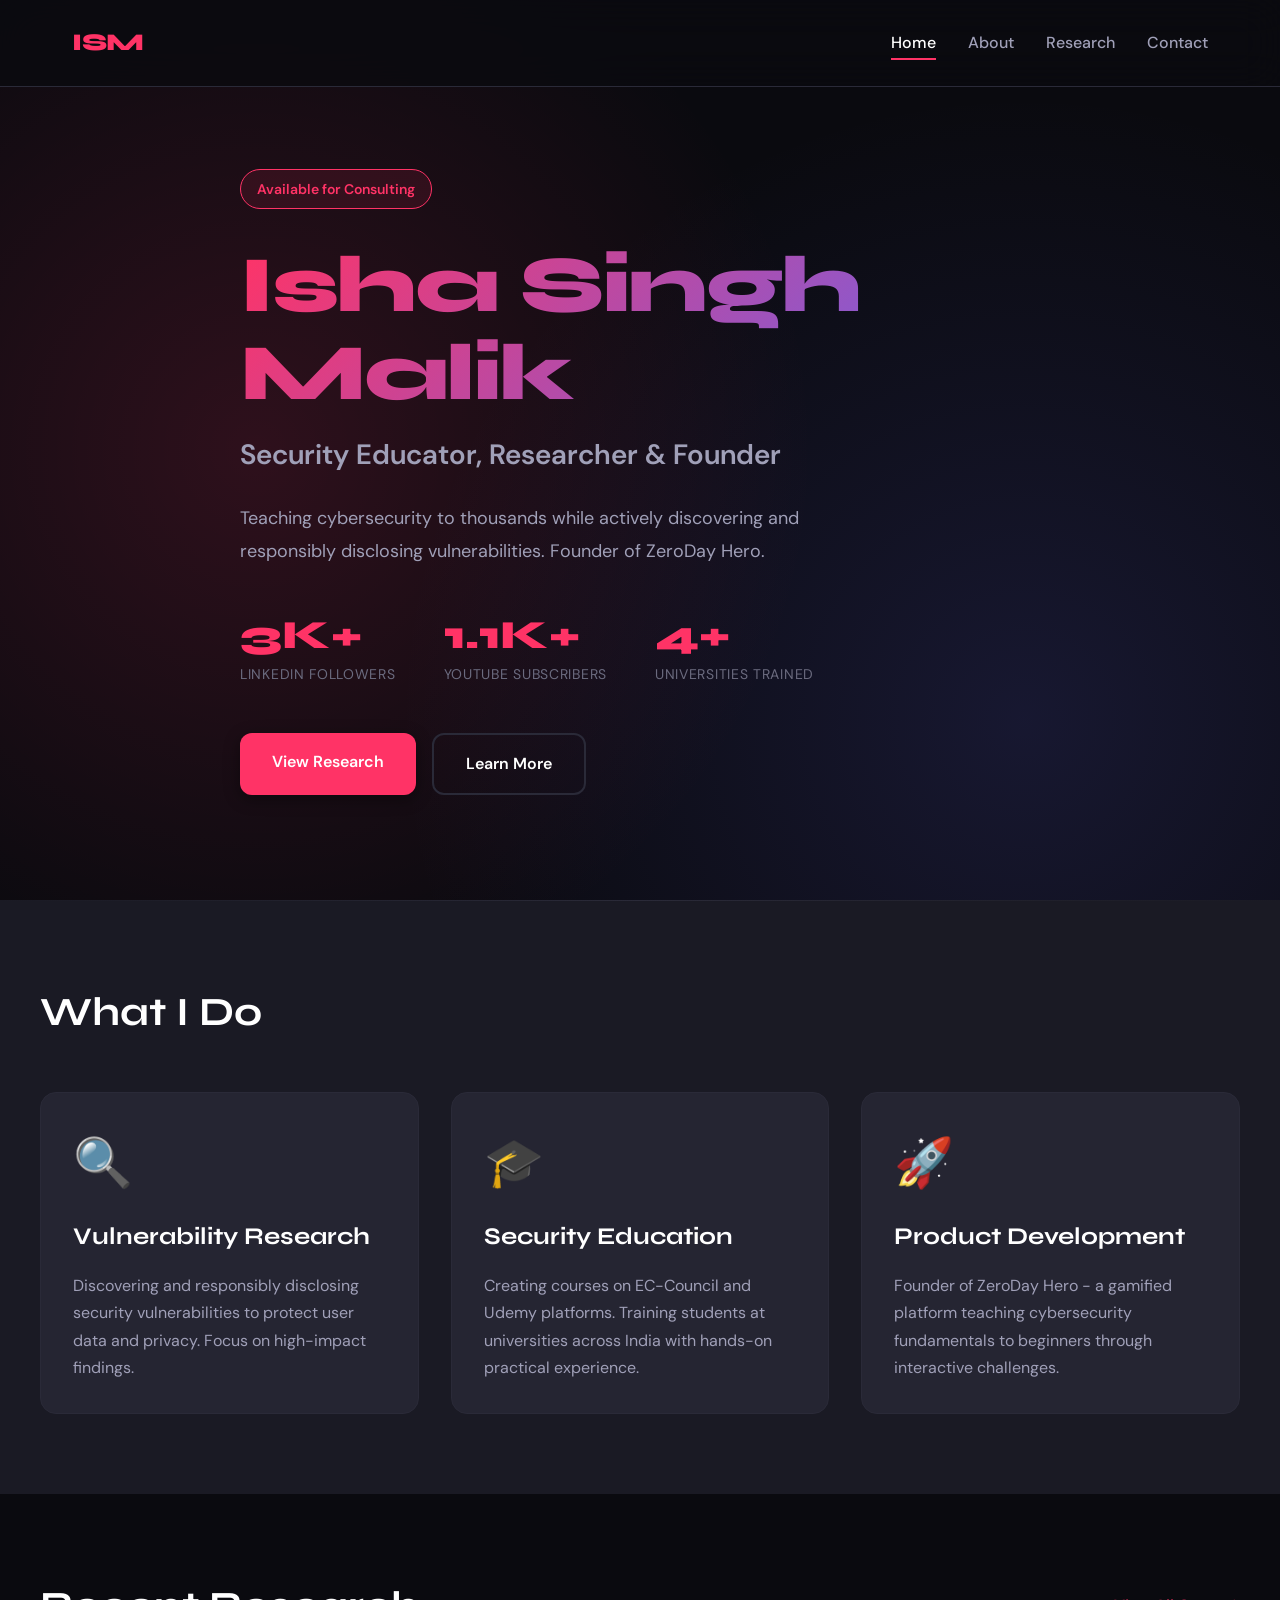
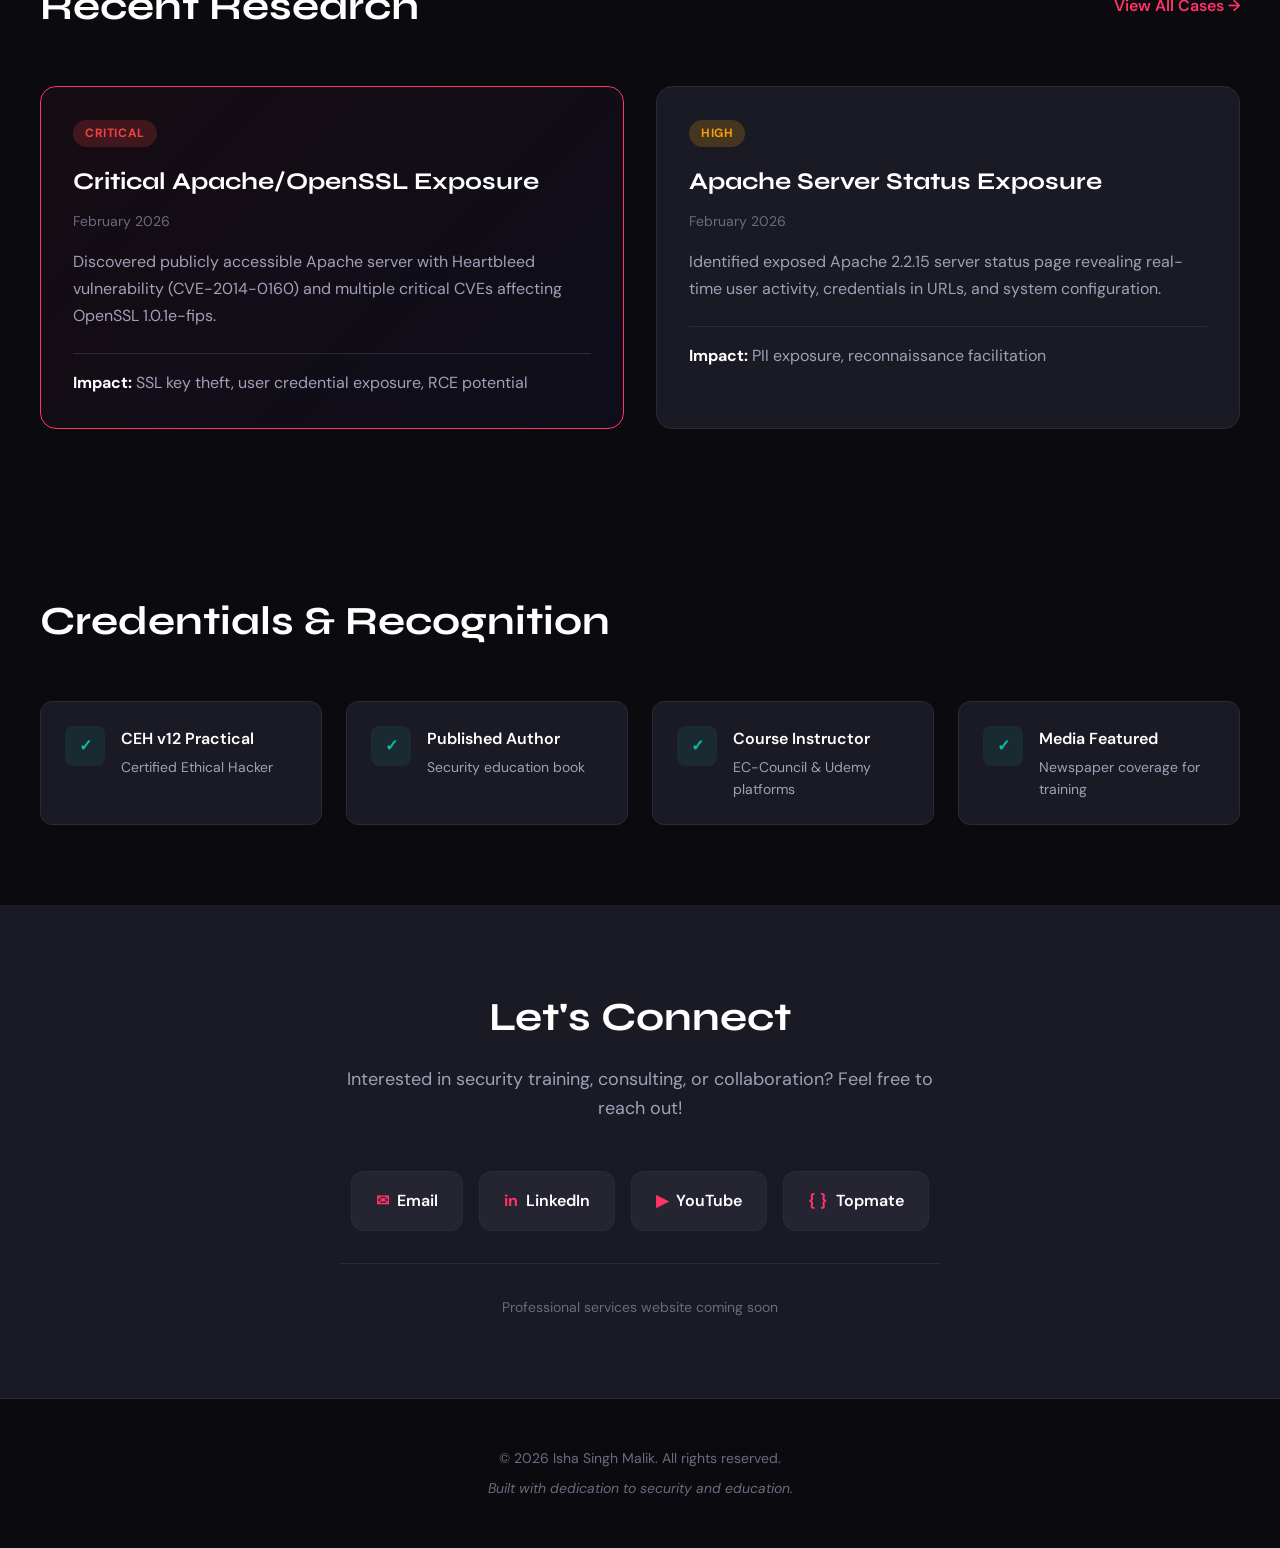
==== index.html @ 793c3b54 "Portfolio launch with CVE research and all findings" ====
<!DOCTYPE html>
<html lang="en">
<head>
    <meta charset="UTF-8">
    <meta name="viewport" content="width=device-width, initial-scale=1.0">
    <title>Isha Singh Malik - Security Researcher & Educator</title>
    <link rel="stylesheet" href="style.css">
    <link rel="preconnect" href="https://fonts.googleapis.com">
    <link rel="preconnect" href="https://fonts.gstatic.com" crossorigin>
    <link href="https://fonts.googleapis.com/css2?family=Syne:wght@400;600;700;800&family=DM+Sans:wght@400;500;700&display=swap" rel="stylesheet">
</head>
<body>
    <!-- Navigation -->
    <nav class="nav">
        <div class="nav-container">
            <a href="index.html" class="nav-logo">ISM</a>
            <div class="nav-links">
                <a href="index.html" class="nav-link active">Home</a>
                <a href="about.html" class="nav-link">About</a>
                <a href="research.html" class="nav-link">Research</a>
                <a href="#contact" class="nav-link">Contact</a>
            </div>
        </div>
    </nav>

    <!-- Hero Section -->
    <section class="hero">
        <div class="hero-bg"></div>
        <div class="container hero-content">
            <div class="hero-badge">Available for Consulting</div>
            <h1 class="hero-title">
                <span class="hero-title-line">Isha Singh Malik</span>
            </h1>
            <p class="hero-subtitle">Security Educator, Researcher & Founder</p>
            <p class="hero-description">
                Teaching cybersecurity to thousands while actively discovering and responsibly disclosing vulnerabilities. Founder of ZeroDay Hero.
            </p>
            <div class="hero-stats">
                <div class="stat">
                    <div class="stat-number">3K+</div>
                    <div class="stat-label">LinkedIn Followers</div>
                </div>
                <div class="stat">
                    <div class="stat-number">1.1K+</div>
                    <div class="stat-label">YouTube Subscribers</div>
                </div>
                <div class="stat">
                    <div class="stat-number">4+</div>
                    <div class="stat-label">Universities Trained</div>
                </div>
            </div>
            <div class="hero-cta">
                <a href="research.html" class="btn btn-primary">View Research</a>
                <a href="about.html" class="btn btn-secondary">Learn More</a>
            </div>
        </div>
    </section>

    <!-- Quick About -->
    <section class="quick-about">
        <div class="container">
            <div class="section-header">
                <h2 class="section-title">What I Do</h2>
            </div>
            <div class="quick-about-grid">
                <div class="quick-about-card">
                    <div class="card-icon">🔍</div>
                    <h3>Vulnerability Research</h3>
                    <p>Discovering and responsibly disclosing security vulnerabilities to protect user data and privacy. Focus on high-impact findings.</p>
                </div>
                <div class="quick-about-card">
                    <div class="card-icon">🎓</div>
                    <h3>Security Education</h3>
                    <p>Creating courses on EC-Council and Udemy platforms. Training students at universities across India with hands-on practical experience.</p>
                </div>
                <div class="quick-about-card">
                    <div class="card-icon">🚀</div>
                    <h3>Product Development</h3>
                    <p>Founder of ZeroDay Hero - a gamified platform teaching cybersecurity fundamentals to beginners through interactive challenges.</p>
                </div>
            </div>
        </div>
    </section>

    <!-- Recent Research Highlight -->
    <section class="research-highlight">
        <div class="container">
            <div class="section-header">
                <h2 class="section-title">Recent Research</h2>
                <a href="research.html" class="section-link">View All Cases →</a>
            </div>
            <div class="research-cards">
                <div class="research-card featured">
                    <div class="research-tag critical">Critical</div>
                    <h3>Critical Apache/OpenSSL Exposure</h3>
                    <p class="research-date">February 2026</p>
                    <p class="research-description">Discovered publicly accessible Apache server with Heartbleed vulnerability (CVE-2014-0160) and multiple critical CVEs affecting OpenSSL 1.0.1e-fips.</p>
                    <div class="research-impact">
                        <span class="impact-label">Impact:</span>
                        <span class="impact-text">SSL key theft, user credential exposure, RCE potential</span>
                    </div>
                </div>
                <div class="research-card">
                    <div class="research-tag high">High</div>
                    <h3>Apache Server Status Exposure</h3>
                    <p class="research-date">February 2026</p>
                    <p class="research-description">Identified exposed Apache 2.2.15 server status page revealing real-time user activity, credentials in URLs, and system configuration.</p>
                    <div class="research-impact">
                        <span class="impact-label">Impact:</span>
                        <span class="impact-text">PII exposure, reconnaissance facilitation</span>
                    </div>
                </div>
            </div>
        </div>
    </section>

    <!-- Credentials -->
    <section class="credentials">
        <div class="container">
            <div class="section-header">
                <h2 class="section-title">Credentials & Recognition</h2>
            </div>
            <div class="credentials-grid">
                <div class="credential-item">
                    <div class="credential-icon">✓</div>
                    <div class="credential-content">
                        <h4>CEH v12 Practical</h4>
                        <p>Certified Ethical Hacker</p>
                    </div>
                </div>
                <div class="credential-item">
                    <div class="credential-icon">✓</div>
                    <div class="credential-content">
                        <h4>Published Author</h4>
                        <p>Security education book</p>
                    </div>
                </div>
                <div class="credential-item">
                    <div class="credential-icon">✓</div>
                    <div class="credential-content">
                        <h4>Course Instructor</h4>
                        <p>EC-Council & Udemy platforms</p>
                    </div>
                </div>
                <div class="credential-item">
                    <div class="credential-icon">✓</div>
                    <div class="credential-content">
                        <h4>Media Featured</h4>
                        <p>Newspaper coverage for training</p>
                    </div>
                </div>
            </div>
        </div>
    </section>

    <!-- Contact Section -->
    <section class="contact" id="contact">
        <div class="container">
            <div class="contact-content">
                <h2 class="contact-title">Let's Connect</h2>
                <p class="contact-description">Interested in security training, consulting, or collaboration? Feel free to reach out!</p>
                
                <!-- EDIT THIS: Add your actual contact details when ready -->
                <div class="contact-links">
                    <a href="mailto:ishamalik2427@gmail.com" class="contact-link" target="_blank">
                        <span class="contact-icon">✉</span>
                        <span>Email</span>
                    </a>
                    <a href="https://www.linkedin.com/in/ishasinghmalik/" class="contact-link" target="_blank">
                        <span class="contact-icon">in</span>
                        <span>LinkedIn</span>
                    </a>
                    <a href="https://www.youtube.com/@cyberveil-f5u" class="contact-link" target="_blank">
                        <span class="contact-icon">▶</span>
                        <span>YouTube</span>
                    </a>
                    <a href="https://topmate.io/isha_singh_malik" class="contact-link" target="_blank">
                        <span class="contact-icon">{ }</span>
                        <span>Topmate</span>
                    </a>
                </div>

                <div class="contact-note">
                    <p>Professional services website coming soon</p>
                </div>
            </div>
        </div>
    </section>

    <!-- Footer -->
    <footer class="footer">
        <div class="container">
            <p>&copy; 2026 Isha Singh Malik. All rights reserved.</p>
            <p class="footer-note">Built with dedication to security and education.</p>
        </div>
    </footer>

    <script src="script.js"></script>
</body>
</html>
---- style.css ----
/* ============================================
   SECURITY PORTFOLIO - MODERN & BOLD DESIGN
   For: Isha Singh Malik
   ============================================ */

/* CSS Variables */
:root {
    /* Color Palette - Energetic & Professional */
    --primary: #FF3366;
    --primary-dark: #E6004C;
    --secondary: #6366F1;
    --accent: #14B8A6;
    --background: #0A0A0F;
    --surface: #1A1A24;
    --surface-light: #252532;
    --text-primary: #FFFFFF;
    --text-secondary: #A0A0B8;
    --text-muted: #6B6B7F;
    --border: #2A2A38;
    --success: #10B981;
    --warning: #F59E0B;
    --critical: #EF4444;
    
    /* Typography */
    --font-display: 'Syne', sans-serif;
    --font-body: 'DM Sans', sans-serif;
    
    /* Spacing */
    --spacing-xs: 0.5rem;
    --spacing-sm: 1rem;
    --spacing-md: 1.5rem;
    --spacing-lg: 2rem;
    --spacing-xl: 3rem;
    --spacing-2xl: 4rem;
    --spacing-3xl: 6rem;
    
    /* Effects */
    --shadow-sm: 0 2px 8px rgba(0, 0, 0, 0.3);
    --shadow-md: 0 4px 16px rgba(0, 0, 0, 0.4);
    --shadow-lg: 0 8px 32px rgba(0, 0, 0, 0.5);
    --shadow-glow: 0 0 20px rgba(255, 51, 102, 0.3);
    
    /* Transitions */
    --transition-fast: 150ms ease;
    --transition-base: 250ms ease;
    --transition-slow: 400ms ease;
}

/* ============================================
   RESET & BASE STYLES
   ============================================ */

* {
    margin: 0;
    padding: 0;
    box-sizing: border-box;
}

html {
    scroll-behavior: smooth;
}

body {
    font-family: var(--font-body);
    background: var(--background);
    color: var(--text-primary);
    line-height: 1.6;
    overflow-x: hidden;
}

/* ============================================
   NAVIGATION
   ============================================ */

.nav {
    position: fixed;
    top: 0;
    left: 0;
    right: 0;
    z-index: 1000;
    background: rgba(10, 10, 15, 0.8);
    backdrop-filter: blur(20px);
    border-bottom: 1px solid var(--border);
    animation: slideDown 0.6s ease;
}

@keyframes slideDown {
    from {
        transform: translateY(-100%);
        opacity: 0;
    }
    to {
        transform: translateY(0);
        opacity: 1;
    }
}

.nav-container {
    max-width: 1200px;
    margin: 0 auto;
    padding: 1.5rem 2rem;
    display: flex;
    justify-content: space-between;
    align-items: center;
}

.nav-logo {
    font-family: var(--font-display);
    font-size: 1.5rem;
    font-weight: 800;
    color: var(--primary);
    text-decoration: none;
    letter-spacing: -0.02em;
    transition: var(--transition-base);
}

.nav-logo:hover {
    color: var(--text-primary);
    text-shadow: var(--shadow-glow);
}

.nav-links {
    display: flex;
    gap: 2rem;
}

.nav-link {
    color: var(--text-secondary);
    text-decoration: none;
    font-weight: 500;
    transition: var(--transition-base);
    position: relative;
}

.nav-link::after {
    content: '';
    position: absolute;
    bottom: -4px;
    left: 0;
    width: 0;
    height: 2px;
    background: var(--primary);
    transition: var(--transition-base);
}

.nav-link:hover,
.nav-link.active {
    color: var(--text-primary);
}

.nav-link:hover::after,
.nav-link.active::after {
    width: 100%;
}

/* ============================================
   HERO SECTION
   ============================================ */

.hero {
    position: relative;
    min-height: 100vh;
    display: flex;
    align-items: center;
    padding: 8rem 2rem 4rem;
    overflow: hidden;
}

.hero-bg {
    position: absolute;
    top: 0;
    left: 0;
    right: 0;
    bottom: 0;
    background: 
        radial-gradient(circle at 20% 50%, rgba(255, 51, 102, 0.15) 0%, transparent 50%),
        radial-gradient(circle at 80% 80%, rgba(99, 102, 241, 0.15) 0%, transparent 50%);
    animation: pulse 8s ease-in-out infinite;
}

@keyframes pulse {
    0%, 100% { opacity: 0.5; }
    50% { opacity: 0.8; }
}

.container {
    max-width: 1200px;
    margin: 0 auto;
    position: relative;
    z-index: 1;
}

.hero-content {
    max-width: 800px;
}

.hero-badge {
    display: inline-block;
    padding: 0.5rem 1rem;
    background: rgba(255, 51, 102, 0.1);
    border: 1px solid var(--primary);
    border-radius: 100px;
    color: var(--primary);
    font-size: 0.875rem;
    font-weight: 600;
    margin-bottom: 2rem;
    animation: fadeInUp 0.6s ease 0.2s both;
}

@keyframes fadeInUp {
    from {
        opacity: 0;
        transform: translateY(30px);
    }
    to {
        opacity: 1;
        transform: translateY(0);
    }
}

.hero-title {
    font-family: var(--font-display);
    font-size: clamp(2.5rem, 8vw, 5rem);
    font-weight: 800;
    line-height: 1.1;
    margin-bottom: 1rem;
    letter-spacing: -0.03em;
    animation: fadeInUp 0.6s ease 0.3s both;
}

.hero-title-line {
    display: block;
    background: linear-gradient(135deg, var(--primary) 0%, var(--secondary) 100%);
    -webkit-background-clip: text;
    -webkit-text-fill-color: transparent;
    background-clip: text;
}

.hero-subtitle {
    font-size: clamp(1.25rem, 3vw, 1.75rem);
    font-weight: 600;
    color: var(--text-secondary);
    margin-bottom: 1.5rem;
    animation: fadeInUp 0.6s ease 0.4s both;
}

.hero-description {
    font-size: 1.125rem;
    color: var(--text-secondary);
    line-height: 1.8;
    margin-bottom: 3rem;
    max-width: 600px;
    animation: fadeInUp 0.6s ease 0.5s both;
}

.hero-stats {
    display: flex;
    gap: 3rem;
    margin-bottom: 3rem;
    animation: fadeInUp 0.6s ease 0.6s both;
}

.stat {
    text-align: left;
}

.stat-number {
    font-family: var(--font-display);
    font-size: 2.5rem;
    font-weight: 800;
    color: var(--primary);
    line-height: 1;
    margin-bottom: 0.5rem;
}

.stat-label {
    font-size: 0.875rem;
    color: var(--text-muted);
    text-transform: uppercase;
    letter-spacing: 0.05em;
}

.hero-cta {
    display: flex;
    gap: 1rem;
    flex-wrap: wrap;
    animation: fadeInUp 0.6s ease 0.7s both;
}

/* ============================================
   BUTTONS
   ============================================ */

.btn {
    display: inline-block;
    padding: 1rem 2rem;
    font-weight: 600;
    text-decoration: none;
    border-radius: 12px;
    transition: var(--transition-base);
    cursor: pointer;
    border: none;
    font-size: 1rem;
}

.btn-primary {
    background: var(--primary);
    color: white;
    box-shadow: var(--shadow-md);
}

.btn-primary:hover {
    background: var(--primary-dark);
    transform: translateY(-2px);
    box-shadow: var(--shadow-lg), var(--shadow-glow);
}

.btn-secondary {
    background: transparent;
    color: var(--text-primary);
    border: 2px solid var(--border);
}

.btn-secondary:hover {
    background: var(--surface);
    border-color: var(--primary);
    transform: translateY(-2px);
}

/* ============================================
   SECTIONS
   ============================================ */

section {
    padding: 5rem 2rem;
}

.section-header {
    display: flex;
    justify-content: space-between;
    align-items: center;
    margin-bottom: 3rem;
}

.section-title {
    font-family: var(--font-display);
    font-size: clamp(2rem, 4vw, 2.5rem);
    font-weight: 700;
    color: var(--text-primary);
}

.section-link {
    color: var(--primary);
    text-decoration: none;
    font-weight: 600;
    transition: var(--transition-base);
}

.section-link:hover {
    color: var(--text-primary);
}

/* ============================================
   QUICK ABOUT
   ============================================ */

.quick-about {
    background: var(--surface);
    position: relative;
}

.quick-about::before {
    content: '';
    position: absolute;
    top: 0;
    left: 0;
    right: 0;
    height: 1px;
    background: linear-gradient(90deg, transparent, var(--border), transparent);
}

.quick-about-grid {
    display: grid;
    grid-template-columns: repeat(auto-fit, minmax(280px, 1fr));
    gap: 2rem;
}

.quick-about-card {
    padding: 2rem;
    background: var(--surface-light);
    border: 1px solid var(--border);
    border-radius: 16px;
    transition: var(--transition-base);
}

.quick-about-card:hover {
    transform: translateY(-4px);
    border-color: var(--primary);
    box-shadow: var(--shadow-lg);
}

.card-icon {
    font-size: 3rem;
    margin-bottom: 1rem;
}

.quick-about-card h3 {
    font-family: var(--font-display);
    font-size: 1.5rem;
    margin-bottom: 1rem;
    color: var(--text-primary);
}

.quick-about-card p {
    color: var(--text-secondary);
    line-height: 1.7;
}

/* ============================================
   RESEARCH HIGHLIGHT
   ============================================ */

.research-cards {
    display: grid;
    grid-template-columns: repeat(auto-fit, minmax(300px, 1fr));
    gap: 2rem;
}

.research-card {
    padding: 2rem;
    background: var(--surface);
    border: 1px solid var(--border);
    border-radius: 16px;
    transition: var(--transition-base);
}

.research-card.featured {
    grid-column: span 1;
    background: linear-gradient(135deg, rgba(255, 51, 102, 0.05) 0%, rgba(99, 102, 241, 0.05) 100%);
    border-color: var(--primary);
}

.research-card:hover {
    transform: translateY(-4px);
    box-shadow: var(--shadow-lg);
}

.research-tag {
    display: inline-block;
    padding: 0.25rem 0.75rem;
    border-radius: 100px;
    font-size: 0.75rem;
    font-weight: 700;
    text-transform: uppercase;
    letter-spacing: 0.05em;
    margin-bottom: 1rem;
}

.research-tag.critical {
    background: rgba(239, 68, 68, 0.2);
    color: var(--critical);
}

.research-tag.high {
    background: rgba(245, 158, 11, 0.2);
    color: var(--warning);
}

.research-card h3 {
    font-family: var(--font-display);
    font-size: 1.5rem;
    margin-bottom: 0.5rem;
    color: var(--text-primary);
}

.research-date {
    color: var(--text-muted);
    font-size: 0.875rem;
    margin-bottom: 1rem;
}

.research-description {
    color: var(--text-secondary);
    line-height: 1.7;
    margin-bottom: 1.5rem;
}

.research-impact {
    padding-top: 1rem;
    border-top: 1px solid var(--border);
}

.impact-label {
    font-weight: 700;
    color: var(--text-primary);
}

.impact-text {
    color: var(--text-secondary);
}

/* ============================================
   CREDENTIALS
   ============================================ */

.credentials {
    background: var(--background);
}

.credentials-grid {
    display: grid;
    grid-template-columns: repeat(auto-fit, minmax(250px, 1fr));
    gap: 1.5rem;
}

.credential-item {
    display: flex;
    gap: 1rem;
    padding: 1.5rem;
    background: var(--surface);
    border: 1px solid var(--border);
    border-radius: 12px;
    transition: var(--transition-base);
}

.credential-item:hover {
    border-color: var(--accent);
    transform: translateX(4px);
}

.credential-icon {
    width: 40px;
    height: 40px;
    display: flex;
    align-items: center;
    justify-content: center;
    background: rgba(20, 184, 166, 0.1);
    color: var(--accent);
    border-radius: 8px;
    font-weight: 700;
    flex-shrink: 0;
}

.credential-content h4 {
    font-weight: 600;
    margin-bottom: 0.25rem;
    color: var(--text-primary);
}

.credential-content p {
    font-size: 0.875rem;
    color: var(--text-secondary);
}

/* ============================================
   CONTACT
   ============================================ */

.contact {
    background: var(--surface);
    text-align: center;
}

.contact-content {
    max-width: 600px;
    margin: 0 auto;
}

.contact-title {
    font-family: var(--font-display);
    font-size: 2.5rem;
    margin-bottom: 1rem;
}

.contact-description {
    color: var(--text-secondary);
    font-size: 1.125rem;
    margin-bottom: 3rem;
}

.contact-links {
    display: flex;
    justify-content: center;
    gap: 1rem;
    flex-wrap: wrap;
    margin-bottom: 2rem;
}

.contact-link {
    display: flex;
    align-items: center;
    gap: 0.5rem;
    padding: 1rem 1.5rem;
    background: var(--surface-light);
    border: 1px solid var(--border);
    border-radius: 12px;
    color: var(--text-primary);
    text-decoration: none;
    font-weight: 600;
    transition: var(--transition-base);
}

.contact-link:hover {
    background: var(--background);
    border-color: var(--primary);
    transform: translateY(-2px);
}

.contact-icon {
    font-weight: 700;
    color: var(--primary);
}

.contact-note {
    padding-top: 2rem;
    border-top: 1px solid var(--border);
    color: var(--text-muted);
    font-size: 0.875rem;
}

/* ============================================
   FOOTER
   ============================================ */

.footer {
    padding: 3rem 2rem;
    text-align: center;
    background: var(--background);
    border-top: 1px solid var(--border);
}

.footer p {
    color: var(--text-muted);
    font-size: 0.875rem;
}

.footer-note {
    margin-top: 0.5rem;
    font-style: italic;
}

/* ============================================
   PAGE HERO (About/Research Pages)
   ============================================ */

.page-hero {
    padding: 8rem 2rem 4rem;
    text-align: center;
    background: linear-gradient(180deg, var(--surface) 0%, var(--background) 100%);
}

.page-title {
    font-family: var(--font-display);
    font-size: clamp(2.5rem, 6vw, 4rem);
    font-weight: 800;
    margin-bottom: 1rem;
}

.page-subtitle {
    font-size: 1.25rem;
    color: var(--text-secondary);
}

/* ============================================
   ABOUT PAGE
   ============================================ */

.about-content {
    background: var(--background);
}

.about-main {
    max-width: 800px;
    margin: 0 auto;
}

.about-main h2 {
    font-family: var(--font-display);
    font-size: 2.5rem;
    margin-bottom: 0.5rem;
}

.about-tagline {
    color: var(--primary);
    font-size: 1.25rem;
    font-weight: 600;
    margin-bottom: 2rem;
}

.about-text {
    margin-bottom: 3rem;
}

.about-text p {
    color: var(--text-secondary);
    line-height: 1.8;
    margin-bottom: 1.5rem;
    font-size: 1.0625rem;
}

.about-highlights,
.about-mission,
.about-work {
    margin-bottom: 3rem;
}

.about-highlights h3,
.about-mission h3,
.about-work h3 {
    font-family: var(--font-display);
    font-size: 1.75rem;
    margin-bottom: 1rem;
}

.about-list {
    list-style: none;
    padding-left: 0;
}

.about-list li {
    padding: 0.75rem 0;
    padding-left: 2rem;
    position: relative;
    color: var(--text-secondary);
}

.about-list li::before {
    content: '→';
    position: absolute;
    left: 0;
    color: var(--primary);
    font-weight: 700;
}

.work-section {
    margin-bottom: 2rem;
    padding: 1.5rem;
    background: var(--surface);
    border-left: 3px solid var(--primary);
    border-radius: 8px;
}

.work-section h4 {
    font-size: 1.25rem;
    margin-bottom: 0.75rem;
}

.work-section p {
    color: var(--text-secondary);
    line-height: 1.7;
}

/* ============================================
   SKILLS SECTION
   ============================================ */

.skills-section {
    background: var(--surface);
}

.skills-grid {
    display: grid;
    grid-template-columns: repeat(auto-fit, minmax(280px, 1fr));
    gap: 2rem;
}

.skill-category {
    padding: 2rem;
    background: var(--surface-light);
    border: 1px solid var(--border);
    border-radius: 16px;
}

.skill-category h3 {
    font-family: var(--font-display);
    font-size: 1.5rem;
    margin-bottom: 1.5rem;
    color: var(--primary);
}

.skill-category ul {
    list-style: none;
}

.skill-category li {
    padding: 0.75rem 0;
    color: var(--text-secondary);
    border-bottom: 1px solid var(--border);
}

.skill-category li:last-child {
    border-bottom: none;
}

/* ============================================
   CTA SECTION
   ============================================ */

.cta-section {
    background: linear-gradient(135deg, rgba(255, 51, 102, 0.1) 0%, rgba(99, 102, 241, 0.1) 100%);
    text-align: center;
}

.cta-content h2 {
    font-family: var(--font-display);
    font-size: 2.5rem;
    margin-bottom: 1rem;
}

.cta-content p {
    color: var(--text-secondary);
    font-size: 1.125rem;
    margin-bottom: 2rem;
}

/* ============================================
   RESEARCH PAGE
   ============================================ */

.research-intro {
    background: var(--background);
}

.intro-text {
    max-width: 800px;
    margin: 0 auto;
}

.intro-text p {
    color: var(--text-secondary);
    line-height: 1.8;
    margin-bottom: 1rem;
    font-size: 1.0625rem;
}

.research-details {
    background: var(--surface);
}

.case-study {
    background: var(--surface-light);
    border: 1px solid var(--border);
    border-radius: 16px;
    padding: 2.5rem;
    margin-bottom: 3rem;
}

.case-header {
    margin-bottom: 2rem;
}

.case-meta {
    display: flex;
    gap: 1rem;
    align-items: center;
    margin-bottom: 1rem;
}

.case-tag {
    display: inline-block;
    padding: 0.25rem 0.75rem;
    border-radius: 100px;
    font-size: 0.75rem;
    font-weight: 700;
    text-transform: uppercase;
    letter-spacing: 0.05em;
}

.case-date {
    color: var(--text-muted);
    font-size: 0.875rem;
}

.case-title {
    font-family: var(--font-display);
    font-size: 2rem;
    color: var(--text-primary);
}

.case-section {
    margin-bottom: 2rem;
}

.case-section h4 {
    font-family: var(--font-display);
    font-size: 1.25rem;
    margin-bottom: 1rem;
    color: var(--primary);
}

.case-section p {
    color: var(--text-secondary);
    line-height: 1.7;
}

.technical-list,
.impact-list {
    list-style: none;
    padding-left: 0;
}

.technical-list li,
.impact-list li {
    padding: 0.75rem 0;
    padding-left: 2rem;
    position: relative;
    color: var(--text-secondary);
    line-height: 1.7;
}

.technical-list li::before,
.impact-list li::before {
    content: '•';
    position: absolute;
    left: 0;
    color: var(--primary);
    font-size: 1.5rem;
}

.cve-list {
    display: flex;
    flex-direction: column;
    gap: 1rem;
}

.cve-item {
    padding: 1.5rem;
    background: var(--background);
    border-left: 3px solid var(--critical);
    border-radius: 8px;
}

.cve-item strong {
    color: var(--text-primary);
    display: block;
    margin-bottom: 0.5rem;
}

.cve-item p {
    color: var(--text-secondary);
    font-size: 0.9375rem;
}

.severity {
    padding: 1rem;
    background: rgba(239, 68, 68, 0.1);
    border: 1px solid var(--critical);
    border-radius: 8px;
    margin-top: 1rem;
}

.previous-research {
    margin-top: 4rem;
    padding-top: 3rem;
    border-top: 2px solid var(--border);
}

.previous-note {
    max-width: 800px;
    color: var(--text-secondary);
    margin-bottom: 2rem;
    line-height: 1.7;
}

.previous-items {
    display: grid;
    grid-template-columns: repeat(auto-fit, minmax(300px, 1fr));
    gap: 2rem;
}

.previous-item {
    padding: 2rem;
    background: var(--surface-light);
    border: 1px solid var(--border);
    border-radius: 12px;
}

.previous-item h4 {
    font-family: var(--font-display);
    font-size: 1.25rem;
    margin-bottom: 0.75rem;
    color: var(--text-primary);
}

.previous-item p {
    color: var(--text-secondary);
    line-height: 1.7;
}

/* ============================================
   METHODOLOGY SECTION
   ============================================ */

.methodology-section {
    background: var(--background);
}

.methodology-grid {
    display: grid;
    grid-template-columns: repeat(auto-fit, minmax(200px, 1fr));
    gap: 2rem;
}

.methodology-step {
    text-align: center;
    padding: 2rem;
}

.step-number {
    width: 60px;
    height: 60px;
    margin: 0 auto 1.5rem;
    display: flex;
    align-items: center;
    justify-content: center;
    background: linear-gradient(135deg, var(--primary) 0%, var(--secondary) 100%);
    border-radius: 50%;
    font-family: var(--font-display);
    font-size: 1.5rem;
    font-weight: 700;
}

.methodology-step h3 {
    font-family: var(--font-display);
    font-size: 1.25rem;
    margin-bottom: 0.75rem;
}

.methodology-step p {
    color: var(--text-secondary);
    line-height: 1.7;
}

/* ============================================
   ADDITIONAL FINDINGS SECTION
   ============================================ */

.additional-findings {
    margin-top: 4rem;
    padding-top: 3rem;
    border-top: 2px solid var(--border);
}

.findings-note {
    max-width: 800px;
    color: var(--text-secondary);
    margin-bottom: 3rem;
    line-height: 1.7;
    font-size: 1.0625rem;
}

.findings-grid {
    display: grid;
    grid-template-columns: repeat(auto-fit, minmax(400px, 1fr));
    gap: 2rem;
    margin-bottom: 3rem;
}

.finding-card {
    background: var(--surface-light);
    border: 1px solid var(--border);
    border-radius: 16px;
    padding: 2rem;
    transition: var(--transition-base);
}

.finding-card:hover {
    transform: translateY(-4px);
    box-shadow: var(--shadow-lg);
    border-color: var(--accent);
}

.finding-header {
    margin-bottom: 1.5rem;
}

.finding-tag {
    display: inline-block;
    padding: 0.25rem 0.75rem;
    border-radius: 100px;
    font-size: 0.75rem;
    font-weight: 700;
    text-transform: uppercase;
    letter-spacing: 0.05em;
    margin-bottom: 1rem;
}

.finding-tag.assessed {
    background: rgba(99, 102, 241, 0.15);
    color: #818CF8;
    border: 1px solid rgba(99, 102, 241, 0.3);
}

.finding-tag.documented {
    background: rgba(160, 160, 184, 0.15);
    color: var(--text-secondary);
    border: 1px solid rgba(160, 160, 184, 0.3);
}

.finding-header h4 {
    font-family: var(--font-display);
    font-size: 1.25rem;
    color: var(--text-primary);
    margin: 0;
}

.finding-content p {
    color: var(--text-secondary);
    line-height: 1.7;
    margin-bottom: 1rem;
}

.finding-content strong {
    color: var(--text-primary);
}

.finding-reasons {
    list-style: none;
    padding-left: 0;
    margin: 1rem 0;
}

.finding-reasons li {
    padding: 0.5rem 0 0.5rem 1.5rem;
    position: relative;
    color: var(--text-secondary);
    line-height: 1.6;
}

.finding-reasons li::before {
    content: '→';
    position: absolute;
    left: 0;
    color: var(--accent);
    font-weight: 700;
}

.finding-skill {
    margin-top: 1.5rem;
    padding-top: 1rem;
    border-top: 1px solid var(--border);
    font-size: 0.9375rem;
    font-style: italic;
}

.findings-summary {
    max-width: 800px;
    margin-top: 3rem;
    padding: 2rem;
    background: var(--surface);
    border-left: 4px solid var(--accent);
    border-radius: 8px;
}

.findings-summary h3 {
    font-family: var(--font-display);
    font-size: 1.5rem;
    margin-bottom: 1rem;
    color: var(--text-primary);
}

.findings-summary p {
    color: var(--text-secondary);
    line-height: 1.8;
    font-size: 1.0625rem;
}

/* ============================================
   CVE RESEARCH SECTION
   ============================================ */

.cve-research-section {
    background: var(--background);
    padding: 5rem 2rem;
}

.cve-research-intro {
    max-width: 800px;
    margin-bottom: 3rem;
}

.cve-research-intro p {
    color: var(--text-secondary);
    line-height: 1.8;
    margin-bottom: 1rem;
    font-size: 1.0625rem;
}

.cve-table-wrapper {
    overflow-x: auto;
    border-radius: 16px;
    border: 1px solid var(--border);
    margin-bottom: 2rem;
}

.cve-table {
    width: 100%;
    border-collapse: collapse;
    font-size: 0.9375rem;
}

.cve-table thead {
    background: var(--surface);
}

.cve-table thead th {
    padding: 1.25rem 1.5rem;
    text-align: left;
    font-family: var(--font-display);
    font-weight: 700;
    color: var(--text-primary);
    border-bottom: 2px solid var(--border);
    white-space: nowrap;
}

.cve-table tbody tr {
    border-bottom: 1px solid var(--border);
    transition: var(--transition-base);
}

.cve-table tbody tr:last-child {
    border-bottom: none;
}

.cve-table tbody tr:hover {
    background: var(--surface);
}

.cve-table tbody td {
    padding: 1.25rem 1.5rem;
    color: var(--text-secondary);
    vertical-align: middle;
}

.cve-id {
    font-family: monospace;
    font-size: 0.875rem;
    color: var(--primary) !important;
    font-weight: 700;
    white-space: nowrap;
}

/* Severity Badges */
.severity-badge {
    display: inline-block;
    padding: 0.25rem 0.75rem;
    border-radius: 100px;
    font-size: 0.75rem;
    font-weight: 700;
    text-transform: uppercase;
    letter-spacing: 0.05em;
    white-space: nowrap;
}

.severity-badge.critical {
    background: rgba(239, 68, 68, 0.15);
    color: #EF4444;
    border: 1px solid rgba(239, 68, 68, 0.3);
}

.severity-badge.high {
    background: rgba(245, 158, 11, 0.15);
    color: #F59E0B;
    border: 1px solid rgba(245, 158, 11, 0.3);
}

.severity-badge.medium {
    background: rgba(99, 102, 241, 0.15);
    color: #818CF8;
    border: 1px solid rgba(99, 102, 241, 0.3);
}

.severity-badge.low {
    background: rgba(16, 185, 129, 0.15);
    color: #10B981;
    border: 1px solid rgba(16, 185, 129, 0.3);
}

/* Status Badges */
.status-badge {
    display: inline-block;
    padding: 0.25rem 0.75rem;
    border-radius: 100px;
    font-size: 0.75rem;
    font-weight: 700;
    white-space: nowrap;
}

.status-badge.reported {
    background: rgba(20, 184, 166, 0.15);
    color: var(--accent);
    border: 1px solid rgba(20, 184, 166, 0.3);
}

.status-badge.documented {
    background: rgba(160, 160, 184, 0.15);
    color: var(--text-secondary);
    border: 1px solid rgba(160, 160, 184, 0.3);
}

.cve-note {
    padding: 1.5rem;
    background: var(--surface);
    border-left: 3px solid var(--accent);
    border-radius: 8px;
    max-width: 800px;
}

.cve-note p {
    color: var(--text-secondary);
    line-height: 1.7;
    font-size: 0.9375rem;
}

.cve-note strong {
    color: var(--text-primary);
}

/* ============================================
   RESPONSIVE DESIGN
   ============================================ */

@media (max-width: 768px) {
    .nav-links {
        gap: 1rem;
    }
    
    .hero {
        padding: 6rem 1.5rem 3rem;
    }
    
    .hero-stats {
        flex-direction: column;
        gap: 1.5rem;
    }
    
    .hero-cta {
        flex-direction: column;
    }
    
    .btn {
        width: 100%;
        text-align: center;
    }
    
    section {
        padding: 3rem 1.5rem;
    }
    
    .section-header {
        flex-direction: column;
        align-items: flex-start;
        gap: 1rem;
    }
    
    .quick-about-grid,
    .credentials-grid,
    .skills-grid,
    .methodology-grid {
        grid-template-columns: 1fr;
    }
    
    .research-cards {
        grid-template-columns: 1fr;
    }
    
    .contact-links {
        flex-direction: column;
    }
    
    .case-study {
        padding: 1.5rem;
    }
}

@media (max-width: 480px) {
    .nav-container {
        padding: 1rem;
    }
    
    .nav-links {
        gap: 0.75rem;
    }
    
    .nav-link {
        font-size: 0.875rem;
    }
}
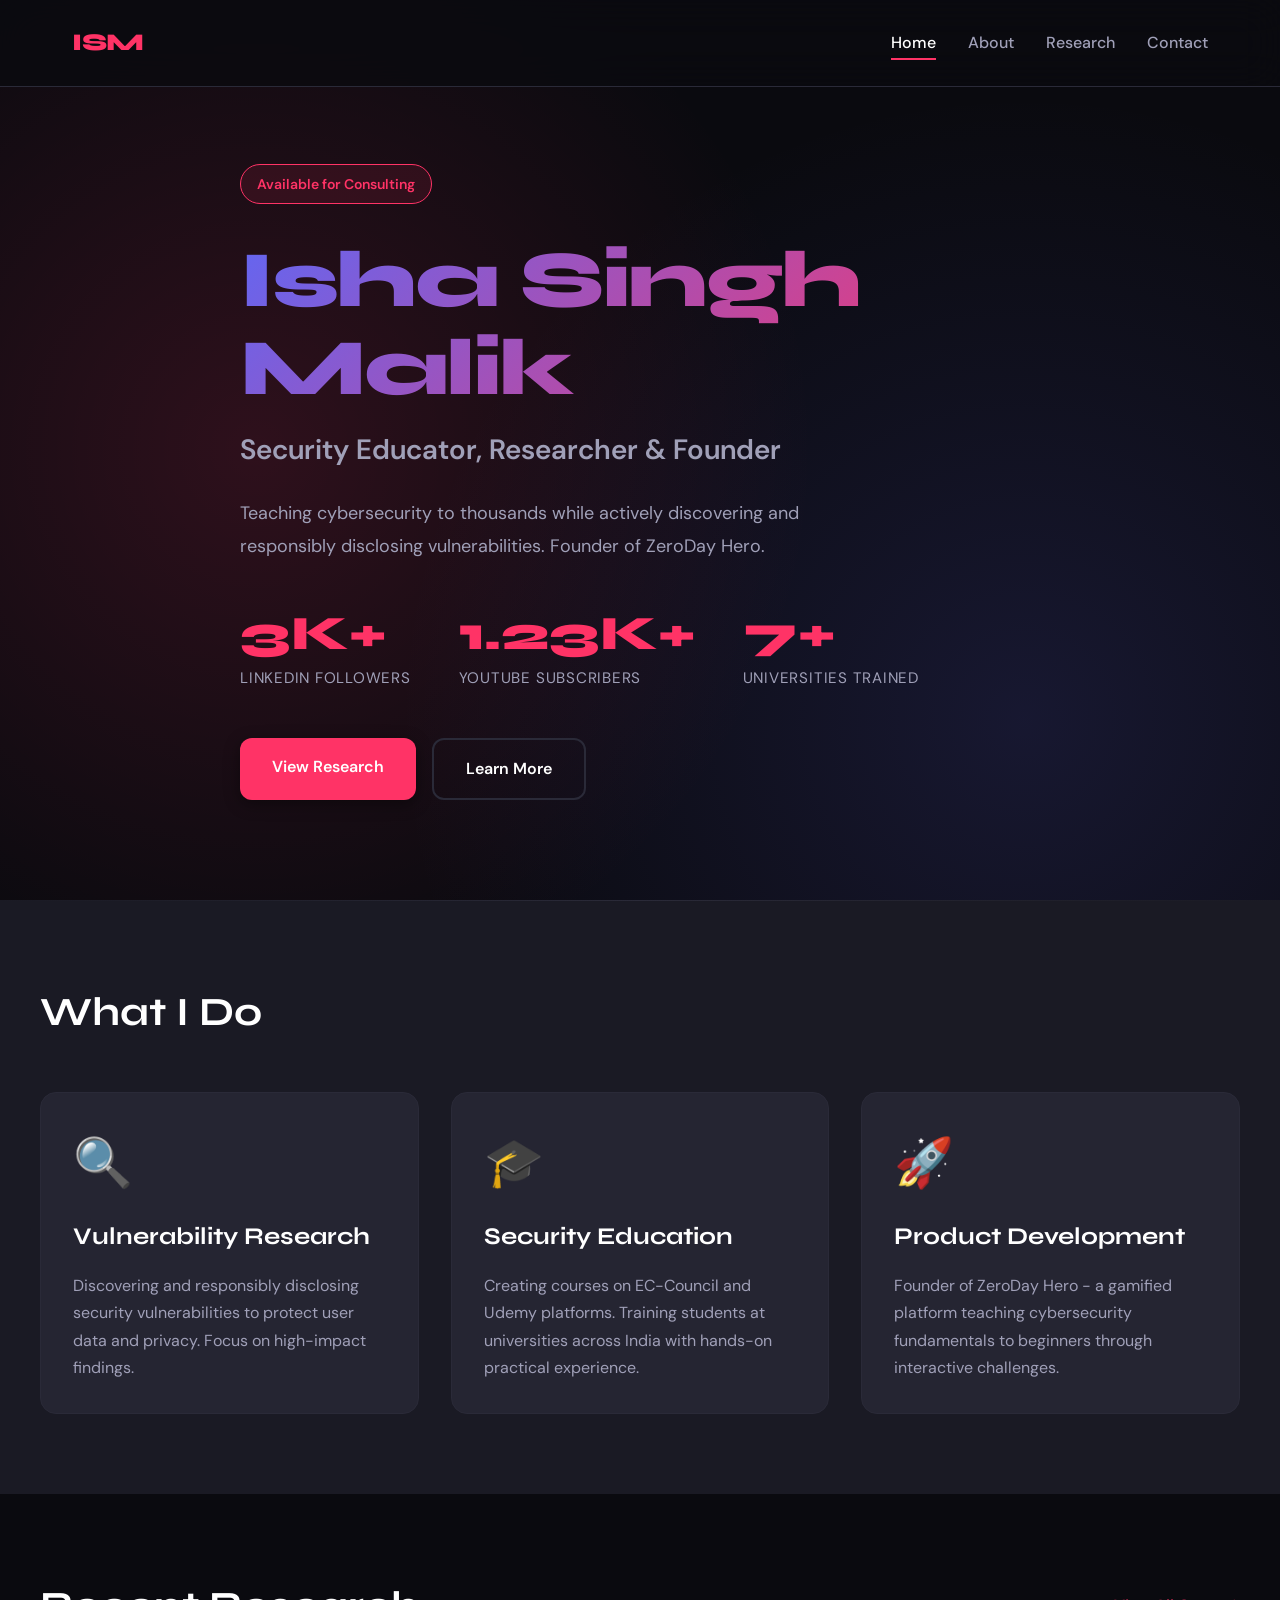
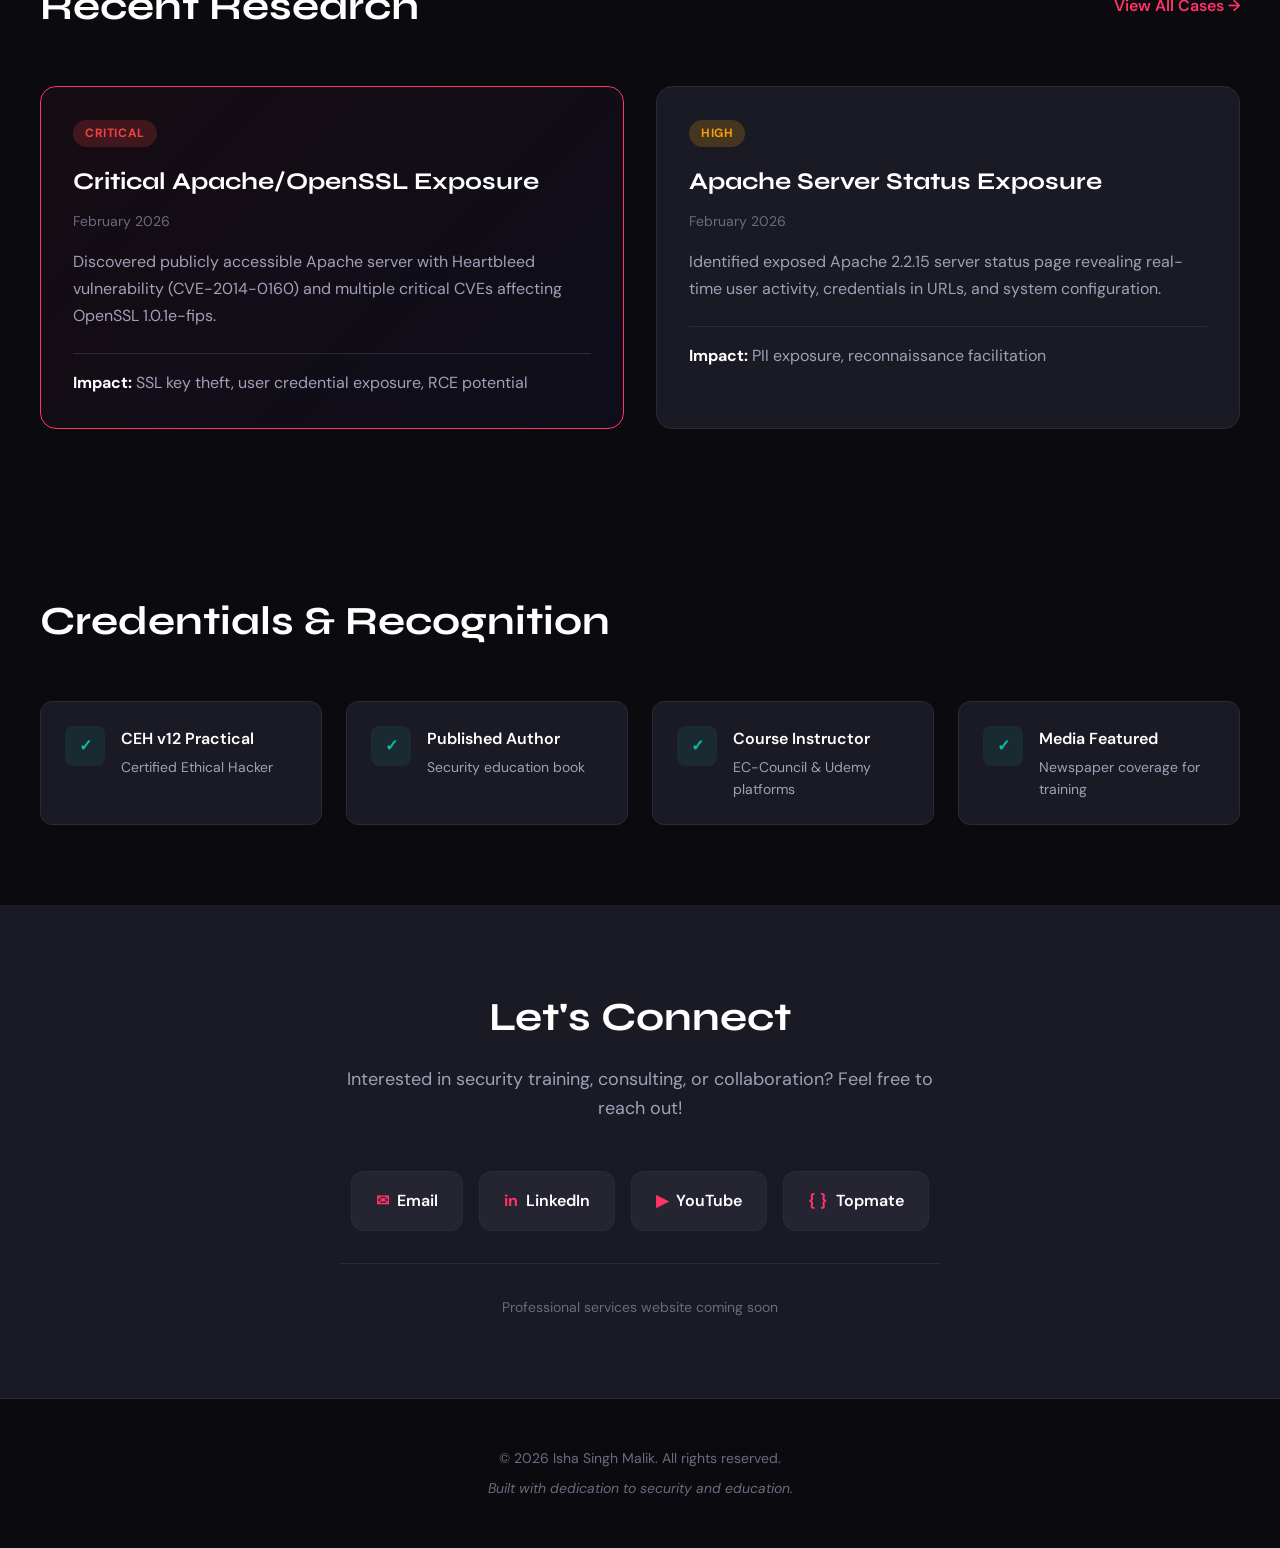
==== commit e03de26b: "The Updation of Results" ====
--- a/index.html
+++ b/index.html
@@ -41,11 +41,11 @@
                     <div class="stat-label">LinkedIn Followers</div>
                 </div>
                 <div class="stat">
-                    <div class="stat-number">1.1K+</div>
+                    <div class="stat-number">1.23K+</div>
                     <div class="stat-label">YouTube Subscribers</div>
                 </div>
                 <div class="stat">
-                    <div class="stat-number">4+</div>
+                    <div class="stat-number">7+</div>
                     <div class="stat-label">Universities Trained</div>
                 </div>
             </div>
--- a/style.css
+++ b/style.css
@@ -230,10 +230,31 @@
 
 .hero-title-line {
     display: block;
-    background: linear-gradient(135deg, var(--primary) 0%, var(--secondary) 100%);
+    /* Method 1: Solid color fallback */
+    color: #FF3366; /* Solid pink if gradient fails */
+    
+    /* Method 2: Gradient (if browser supports it) */
+    background: linear-gradient(135deg, #FF3366 0%, #6366F1 100%);
+    background: -webkit-linear-gradient(135deg, #FF3366 0%, #6366F1 100%);
     -webkit-background-clip: text;
+    -moz-background-clip: text;
+    background-clip: text;
+    
+    /* Only make transparent if gradient is supported */
     -webkit-text-fill-color: transparent;
-    background-clip: text;
+    
+    /* Ensure proper rendering */
+    display: inline-block;
+    position: relative;
+}
+
+/* Fallback for browsers that don't support background-clip */
+@supports not (background-clip: text) {
+    .hero-title-line {
+        color: #FF3366 !important;
+        -webkit-text-fill-color: #FF3366 !important;
+        background: none !important;
+    }
 }
 
 .hero-subtitle {
@@ -1385,4 +1406,190 @@
     .nav-link {
         font-size: 0.875rem;
     }
+}
+
+/* ============================================
+   NEW PORTFOLIO ELEMENTS
+   ============================================ */
+
+/* Stats Section */
+.stats-section {
+    padding: 4rem 0;
+    background: var(--surface);
+}
+
+.stats-grid {
+    display: grid;
+    grid-template-columns: repeat(auto-fit, minmax(200px, 1fr));
+    gap: 2rem;
+    margin-top: 2rem;
+}
+
+.stat-card {
+    background: var(--surface-light);
+    padding: 2rem;
+    border-radius: 12px;
+    text-align: center;
+    box-shadow: var(--shadow-md);
+    transition: transform 0.3s ease;
+    border: 1px solid var(--border);
+}
+
+.stat-card:hover {
+    transform: translateY(-5px);
+}
+
+.stat-number {
+    font-size: 3rem;
+    font-weight: 800;
+    color: var(--primary);
+    font-family: 'Syne', sans-serif;
+}
+
+.stat-label {
+    margin-top: 0.5rem;
+    color: var(--text-secondary);
+    font-size: 0.95rem;
+}
+
+/* Status Boxes */
+.status-box {
+    background: #f8f9fa;
+    border-left: 4px solid var(--primary);
+    padding: 1.5rem;
+    margin: 1.5rem 0;
+    border-radius: 8px;
+    color: #1f2937 !important;
+}
+
+.status-box.pending {
+    border-left-color: #f59e0b;
+    background: #fef3c7;
+    color: #78350f !important;
+}
+
+.status-box.duplicate {
+    border-left-color: #3b82f6;
+    background: #dbeafe;
+    color: #1e3a8a !important;
+}
+
+.status-box.informational {
+    border-left-color: #8b5cf6;
+    background: #ede9fe;
+    color: #5b21b6 !important;
+}
+
+.status-box strong {
+    color: inherit !important;
+    font-weight: 700;
+}
+
+.status-box * {
+    color: inherit !important;
+}
+
+/* Philosophy Box */
+.philosophy-box {
+    background: var(--surface-light);
+    padding: 2.5rem;
+    border-radius: 12px;
+    box-shadow: var(--shadow-md);
+    margin-bottom: 3rem;
+    border: 1px solid var(--border);
+}
+
+.philosophy-box h3 {
+    color: var(--primary);
+    margin-bottom: 1.5rem;
+    font-family: 'Syne', sans-serif;
+}
+
+.philosophy-list {
+    list-style: none;
+    padding: 0;
+}
+
+.philosophy-list li {
+    padding: 0.75rem 0;
+    padding-left: 2rem;
+    position: relative;
+    color: var(--text-secondary);
+    line-height: 1.7;
+}
+
+.philosophy-list li:before {
+    content: "→";
+    position: absolute;
+    left: 0;
+    color: var(--primary);
+    font-weight: bold;
+}
+
+/* Finding Badges */
+.finding-badge {
+    padding: 0.35rem 0.75rem;
+    border-radius: 20px;
+    font-size: 0.85rem;
+    font-weight: 600;
+}
+
+.finding-badge.low {
+    background: #dbeafe;
+    color: #1e40af;
+}
+
+.finding-badge.medium {
+    background: #fef3c7;
+    color: #92400e;
+}
+
+/* Research Summary */
+.research-summary {
+    background: linear-gradient(135deg, var(--primary) 0%, var(--accent) 100%);
+    color: white;
+    padding: 2.5rem;
+    border-radius: 12px;
+    margin-top: 3rem;
+}
+
+.research-summary h3 {
+    color: white;
+    margin-bottom: 1.5rem;
+    font-family: 'Syne', sans-serif;
+}
+
+.research-summary p {
+    margin-bottom: 1.5rem;
+    opacity: 0.95;
+}
+
+.summary-list {
+    list-style: none;
+    padding: 0;
+}
+
+.summary-list li {
+    padding: 0.75rem 0;
+    padding-left: 2rem;
+    position: relative;
+    opacity: 0.95;
+}
+
+.summary-list li:before {
+    content: "✓";
+    position: absolute;
+    left: 0;
+    font-weight: bold;
+}
+
+/* Methodology Note */
+.methodology-note {
+    font-style: italic;
+    color: var(--text-secondary);
+    margin-top: 1rem;
+    padding: 1rem;
+    background: var(--surface);
+    border-radius: 8px;
+    font-size: 0.95rem;
 }
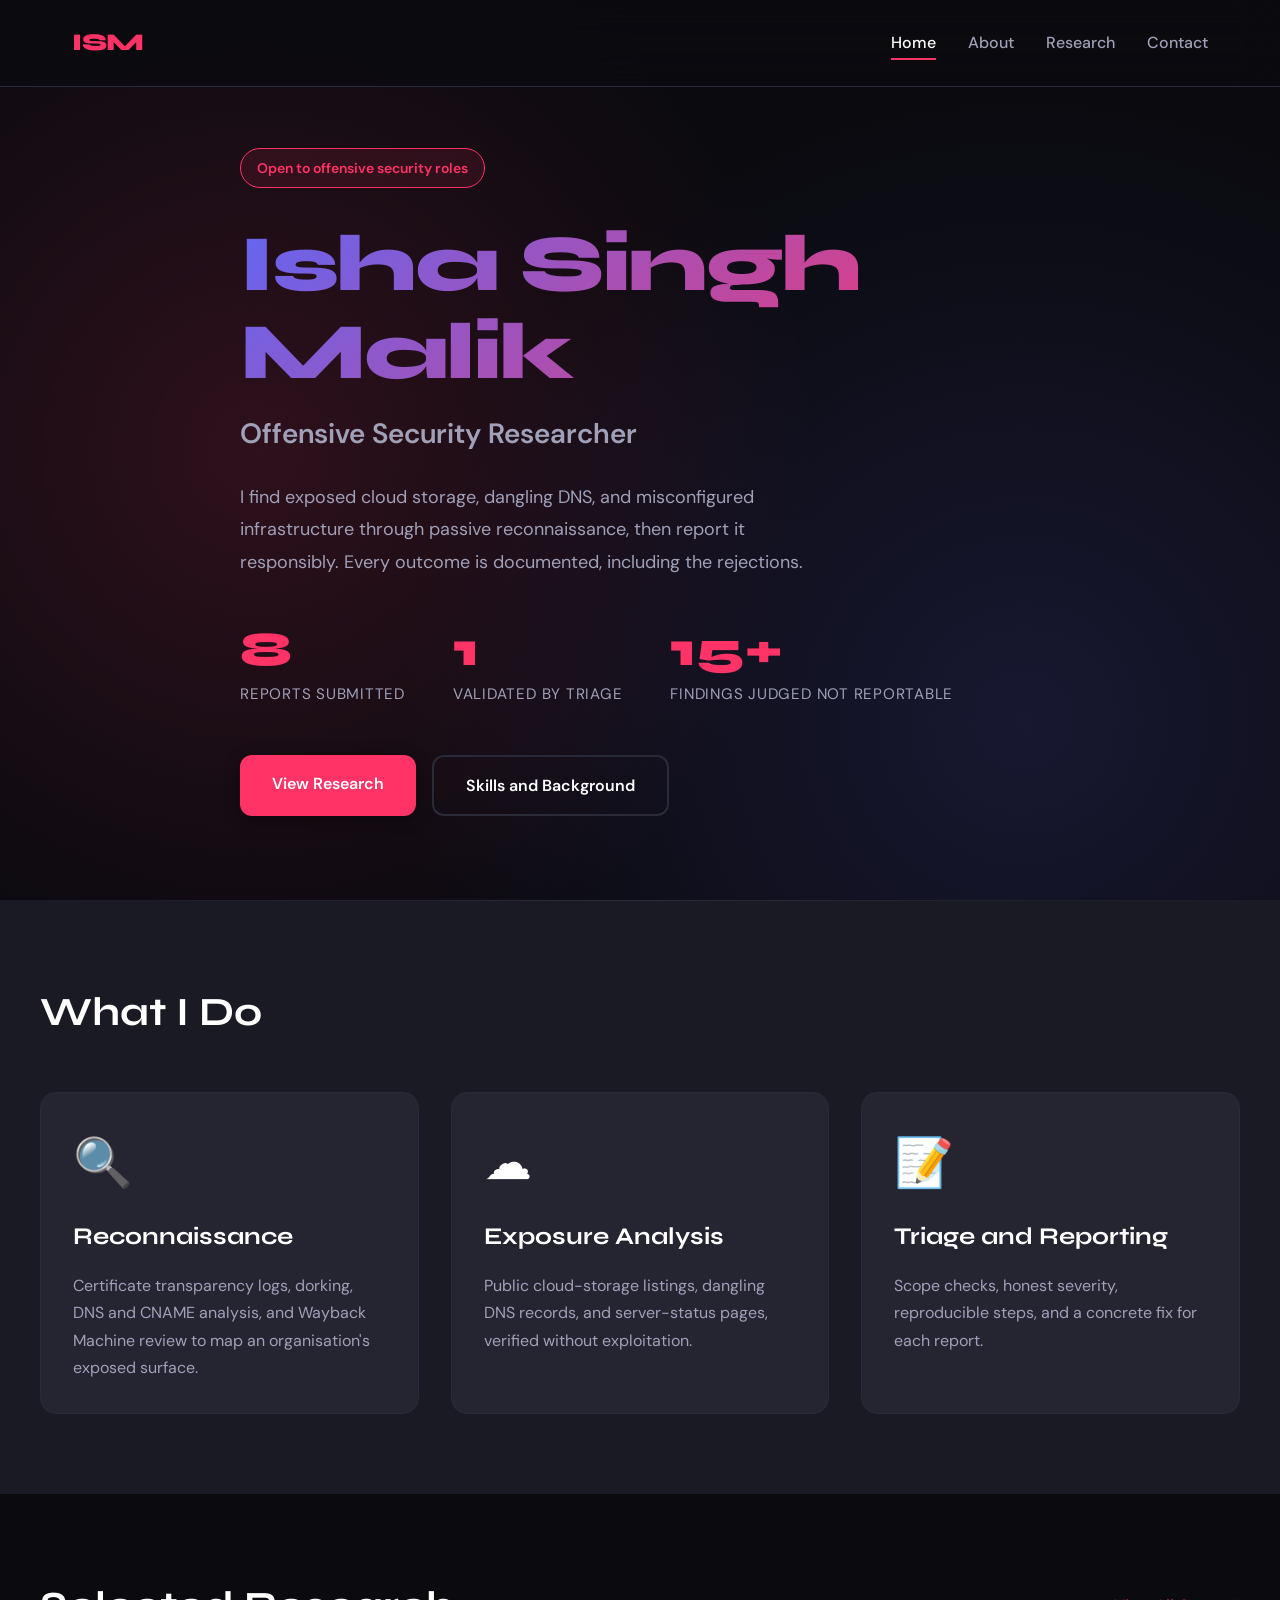
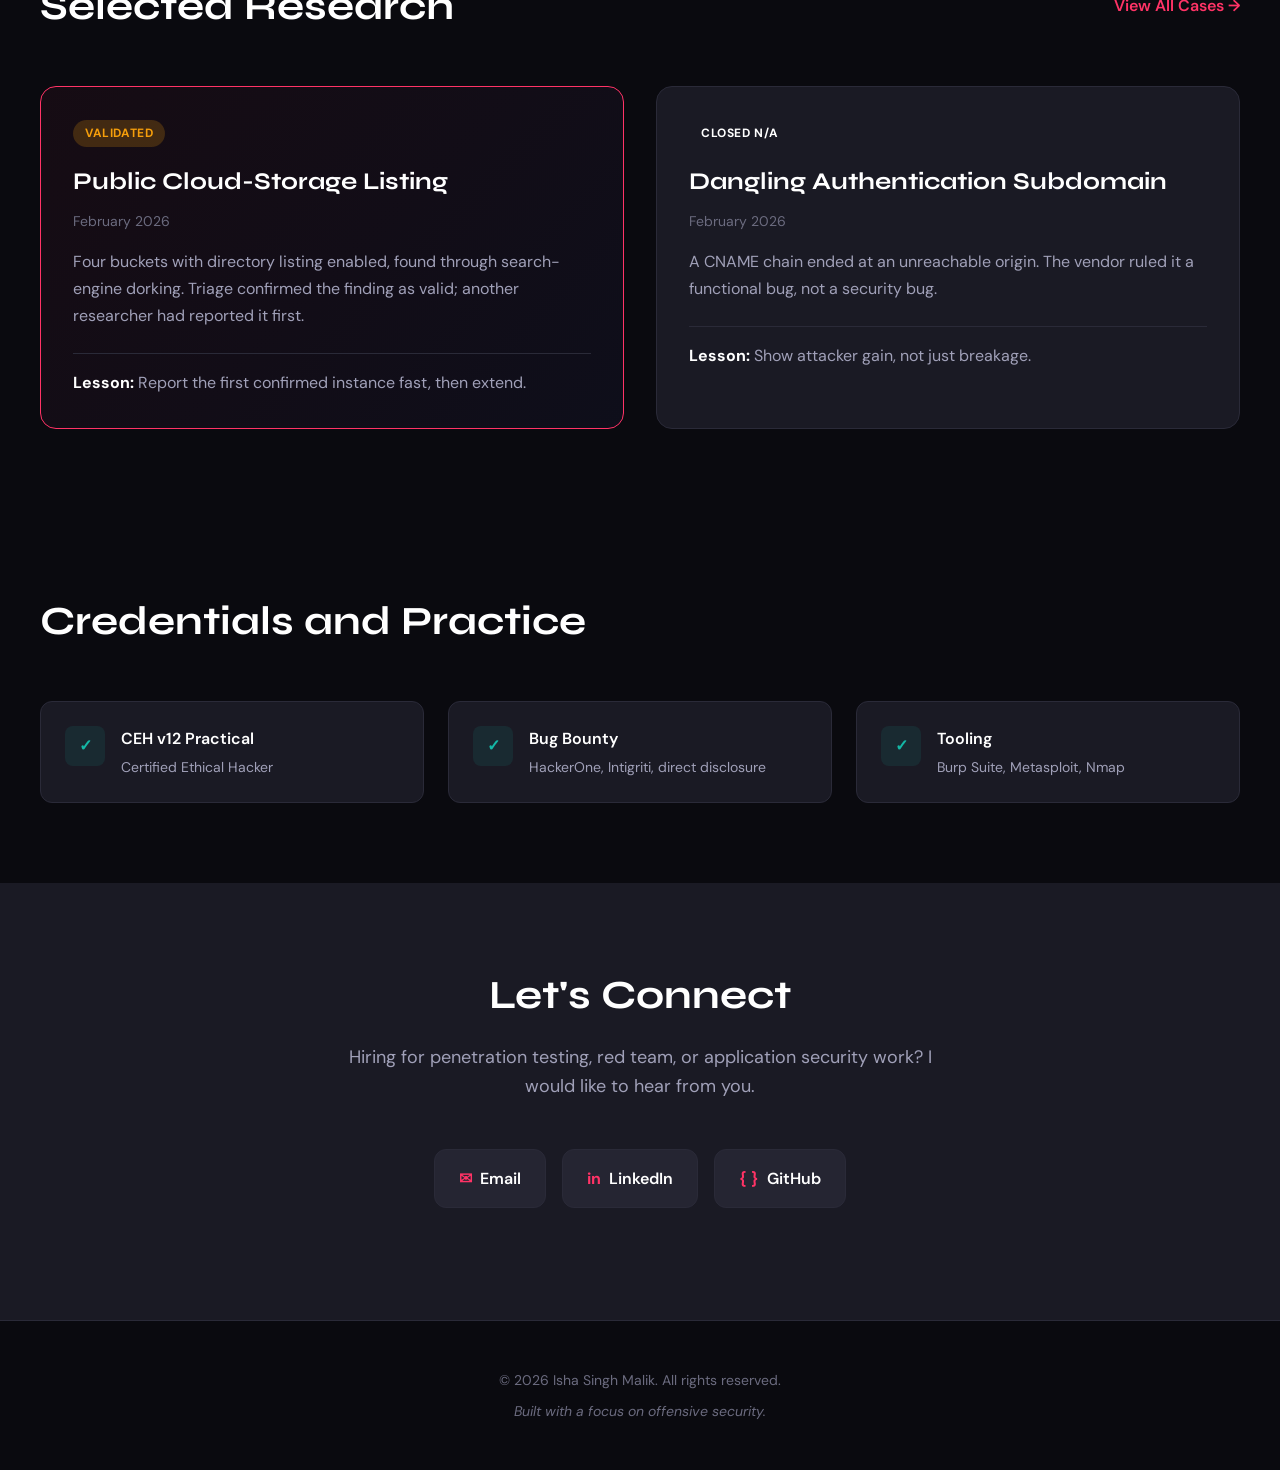
==== commit 4c485f7f: "Changes for the Offensive Security Analyst" ====
--- a/index.html
+++ b/index.html
@@ -3,7 +3,7 @@
 <head>
     <meta charset="UTF-8">
     <meta name="viewport" content="width=device-width, initial-scale=1.0">
-    <title>Isha Singh Malik - Security Researcher & Educator</title>
+    <title>Isha Singh Malik - Offensive Security Researcher</title>
     <link rel="stylesheet" href="style.css">
     <link rel="preconnect" href="https://fonts.googleapis.com">
     <link rel="preconnect" href="https://fonts.gstatic.com" crossorigin>
@@ -27,31 +27,22 @@
     <section class="hero">
         <div class="hero-bg"></div>
         <div class="container hero-content">
-            <div class="hero-badge">Available for Consulting</div>
+            <div class="hero-badge">Open to offensive security roles</div>
             <h1 class="hero-title">
                 <span class="hero-title-line">Isha Singh Malik</span>
             </h1>
-            <p class="hero-subtitle">Security Educator, Researcher & Founder</p>
+            <p class="hero-subtitle">Offensive Security Researcher</p>
             <p class="hero-description">
-                Teaching cybersecurity to thousands while actively discovering and responsibly disclosing vulnerabilities. Founder of ZeroDay Hero.
+                I find exposed cloud storage, dangling DNS, and misconfigured infrastructure through passive reconnaissance, then report it responsibly. Every outcome is documented, including the rejections.
             </p>
             <div class="hero-stats">
-                <div class="stat">
-                    <div class="stat-number">3K+</div>
-                    <div class="stat-label">LinkedIn Followers</div>
-                </div>
-                <div class="stat">
-                    <div class="stat-number">1.23K+</div>
-                    <div class="stat-label">YouTube Subscribers</div>
-                </div>
-                <div class="stat">
-                    <div class="stat-number">7+</div>
-                    <div class="stat-label">Universities Trained</div>
-                </div>
+                <div class="stat"><div class="stat-number">8</div><div class="stat-label">Reports Submitted</div></div>
+                <div class="stat"><div class="stat-number">1</div><div class="stat-label">Validated by Triage</div></div>
+                <div class="stat"><div class="stat-number">15+</div><div class="stat-label">Findings Judged Not Reportable</div></div>
             </div>
             <div class="hero-cta">
                 <a href="research.html" class="btn btn-primary">View Research</a>
-                <a href="about.html" class="btn btn-secondary">Learn More</a>
+                <a href="about.html" class="btn btn-secondary">Skills and Background</a>
             </div>
         </div>
     </section>
@@ -59,24 +50,22 @@
     <!-- Quick About -->
     <section class="quick-about">
         <div class="container">
-            <div class="section-header">
-                <h2 class="section-title">What I Do</h2>
-            </div>
+            <div class="section-header"><h2 class="section-title">What I Do</h2></div>
             <div class="quick-about-grid">
                 <div class="quick-about-card">
                     <div class="card-icon">🔍</div>
-                    <h3>Vulnerability Research</h3>
-                    <p>Discovering and responsibly disclosing security vulnerabilities to protect user data and privacy. Focus on high-impact findings.</p>
+                    <h3>Reconnaissance</h3>
+                    <p>Certificate transparency logs, dorking, DNS and CNAME analysis, and Wayback Machine review to map an organisation's exposed surface.</p>
                 </div>
                 <div class="quick-about-card">
-                    <div class="card-icon">🎓</div>
-                    <h3>Security Education</h3>
-                    <p>Creating courses on EC-Council and Udemy platforms. Training students at universities across India with hands-on practical experience.</p>
+                    <div class="card-icon">☁</div>
+                    <h3>Exposure Analysis</h3>
+                    <p>Public cloud-storage listings, dangling DNS records, and server-status pages, verified without exploitation.</p>
                 </div>
                 <div class="quick-about-card">
-                    <div class="card-icon">🚀</div>
-                    <h3>Product Development</h3>
-                    <p>Founder of ZeroDay Hero - a gamified platform teaching cybersecurity fundamentals to beginners through interactive challenges.</p>
+                    <div class="card-icon">📝</div>
+                    <h3>Triage and Reporting</h3>
+                    <p>Scope checks, honest severity, reproducible steps, and a concrete fix for each report.</p>
                 </div>
             </div>
         </div>
@@ -86,28 +75,28 @@
     <section class="research-highlight">
         <div class="container">
             <div class="section-header">
-                <h2 class="section-title">Recent Research</h2>
+                <h2 class="section-title">Selected Research</h2>
                 <a href="research.html" class="section-link">View All Cases →</a>
             </div>
             <div class="research-cards">
                 <div class="research-card featured">
-                    <div class="research-tag critical">Critical</div>
-                    <h3>Critical Apache/OpenSSL Exposure</h3>
+                    <div class="research-tag high">Validated</div>
+                    <h3>Public Cloud-Storage Listing</h3>
                     <p class="research-date">February 2026</p>
-                    <p class="research-description">Discovered publicly accessible Apache server with Heartbleed vulnerability (CVE-2014-0160) and multiple critical CVEs affecting OpenSSL 1.0.1e-fips.</p>
+                    <p class="research-description">Four buckets with directory listing enabled, found through search-engine dorking. Triage confirmed the finding as valid; another researcher had reported it first.</p>
                     <div class="research-impact">
-                        <span class="impact-label">Impact:</span>
-                        <span class="impact-text">SSL key theft, user credential exposure, RCE potential</span>
+                        <span class="impact-label">Lesson:</span>
+                        <span class="impact-text">Report the first confirmed instance fast, then extend.</span>
                     </div>
                 </div>
                 <div class="research-card">
-                    <div class="research-tag high">High</div>
-                    <h3>Apache Server Status Exposure</h3>
+                    <div class="research-tag">Closed N/A</div>
+                    <h3>Dangling Authentication Subdomain</h3>
                     <p class="research-date">February 2026</p>
-                    <p class="research-description">Identified exposed Apache 2.2.15 server status page revealing real-time user activity, credentials in URLs, and system configuration.</p>
+                    <p class="research-description">A CNAME chain ended at an unreachable origin. The vendor ruled it a functional bug, not a security bug.</p>
                     <div class="research-impact">
-                        <span class="impact-label">Impact:</span>
-                        <span class="impact-text">PII exposure, reconnaissance facilitation</span>
+                        <span class="impact-label">Lesson:</span>
+                        <span class="impact-text">Show attacker gain, not just breakage.</span>
                     </div>
                 </div>
             </div>
@@ -117,38 +106,11 @@
     <!-- Credentials -->
     <section class="credentials">
         <div class="container">
-            <div class="section-header">
-                <h2 class="section-title">Credentials & Recognition</h2>
-            </div>
+            <div class="section-header"><h2 class="section-title">Credentials and Practice</h2></div>
             <div class="credentials-grid">
-                <div class="credential-item">
-                    <div class="credential-icon">✓</div>
-                    <div class="credential-content">
-                        <h4>CEH v12 Practical</h4>
-                        <p>Certified Ethical Hacker</p>
-                    </div>
-                </div>
-                <div class="credential-item">
-                    <div class="credential-icon">✓</div>
-                    <div class="credential-content">
-                        <h4>Published Author</h4>
-                        <p>Security education book</p>
-                    </div>
-                </div>
-                <div class="credential-item">
-                    <div class="credential-icon">✓</div>
-                    <div class="credential-content">
-                        <h4>Course Instructor</h4>
-                        <p>EC-Council & Udemy platforms</p>
-                    </div>
-                </div>
-                <div class="credential-item">
-                    <div class="credential-icon">✓</div>
-                    <div class="credential-content">
-                        <h4>Media Featured</h4>
-                        <p>Newspaper coverage for training</p>
-                    </div>
-                </div>
+                <div class="credential-item"><div class="credential-icon">✓</div><div class="credential-content"><h4>CEH v12 Practical</h4><p>Certified Ethical Hacker</p></div></div>
+                <div class="credential-item"><div class="credential-icon">✓</div><div class="credential-content"><h4>Bug Bounty</h4><p>HackerOne, Intigriti, direct disclosure</p></div></div>
+                <div class="credential-item"><div class="credential-icon">✓</div><div class="credential-content"><h4>Tooling</h4><p>Burp Suite, Metasploit, Nmap</p></div></div>
             </div>
         </div>
     </section>
@@ -158,30 +120,22 @@
         <div class="container">
             <div class="contact-content">
                 <h2 class="contact-title">Let's Connect</h2>
-                <p class="contact-description">Interested in security training, consulting, or collaboration? Feel free to reach out!</p>
+                <p class="contact-description">Hiring for penetration testing, red team, or application security work? I would like to hear from you.</p>
                 
                 <!-- EDIT THIS: Add your actual contact details when ready -->
                 <div class="contact-links">
-                    <a href="mailto:ishamalik2427@gmail.com" class="contact-link" target="_blank">
+                    <a href="mailto:your.email@example.com" class="contact-link" target="_blank">
                         <span class="contact-icon">✉</span>
                         <span>Email</span>
                     </a>
-                    <a href="https://www.linkedin.com/in/ishasinghmalik/" class="contact-link" target="_blank">
+                    <a href="https://linkedin.com/in/yourprofile" class="contact-link" target="_blank">
                         <span class="contact-icon">in</span>
                         <span>LinkedIn</span>
                     </a>
-                    <a href="https://www.youtube.com/@cyberveil-f5u" class="contact-link" target="_blank">
-                        <span class="contact-icon">▶</span>
-                        <span>YouTube</span>
+                    <a href="https://github.com/yourusername" class="contact-link" target="_blank">
+                        <span class="contact-icon">{ }</span>
+                        <span>GitHub</span>
                     </a>
-                    <a href="https://topmate.io/isha_singh_malik" class="contact-link" target="_blank">
-                        <span class="contact-icon">{ }</span>
-                        <span>Topmate</span>
-                    </a>
-                </div>
-
-                <div class="contact-note">
-                    <p>Professional services website coming soon</p>
                 </div>
             </div>
         </div>
@@ -191,10 +145,10 @@
     <footer class="footer">
         <div class="container">
             <p>&copy; 2026 Isha Singh Malik. All rights reserved.</p>
-            <p class="footer-note">Built with dedication to security and education.</p>
+            <p class="footer-note">Built with a focus on offensive security.</p>
         </div>
     </footer>
 
     <script src="script.js"></script>
 </body>
-</html>+</html>
